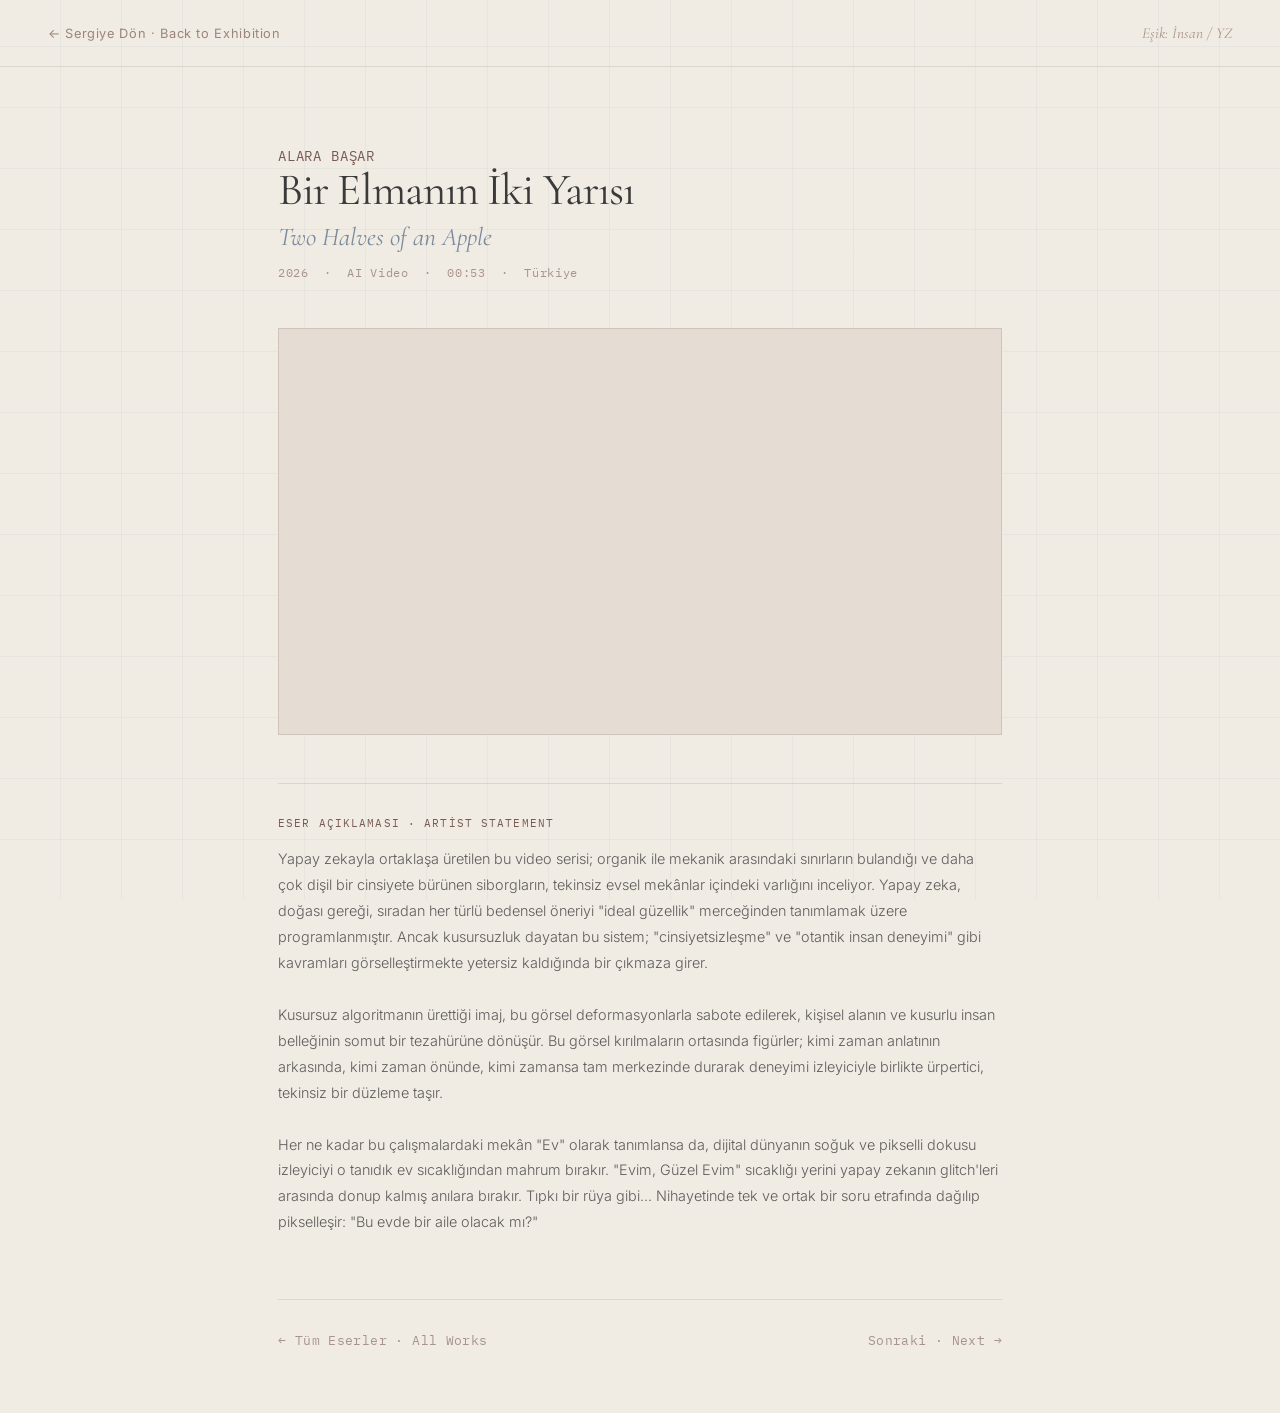
==== alara-basar.html @ eb1409c3 "Add files via upload" ====
<!DOCTYPE html>
<html lang="tr">
<head>
  <meta charset="UTF-8">
  <meta name="viewport" content="width=device-width, initial-scale=1.0">
  <title>Alara Başar — Eşik: İnsan / YZ</title>
  <link rel="stylesheet" href="style.css">
</head>
<body>
  <nav>
    <a href="index.html" class="geri">← Sergiye Dön · Back to Exhibition</a>
    <span class="nav-baslik">Eşik: İnsan / YZ</span>
  </nav>
  <div class="icerik">
    <div class="sanatci-adi">Alara Başar</div>
    <div class="eser-baslik-tr">Bir Elmanın İki Yarısı</div>
    <div class="eser-baslik-en">Two Halves of an Apple</div>
    <div class="eser-meta">2026 &nbsp;·&nbsp; AI Video &nbsp;·&nbsp; 00:53 &nbsp;·&nbsp; Türkiye</div>

    <div class="video-alan">
      <iframe src="https://www.youtube.com/embed/X8G9zkyyU70" allowfullscreen></iframe>
    </div>

    <div class="aciklama-bolum">
      <div class="bolum-etiket">Eser Açıklaması · Artist Statement</div>
      <p class="aciklama-metin">
        Yapay zekayla ortaklaşa üretilen bu video serisi; organik ile mekanik arasındaki sınırların bulandığı ve daha çok dişil bir cinsiyete bürünen siborgların, tekinsiz evsel mekânlar içindeki varlığını inceliyor. Yapay zeka, doğası gereği, sıradan her türlü bedensel öneriyi "ideal güzellik" merceğinden tanımlamak üzere programlanmıştır. Ancak kusursuzluk dayatan bu sistem; "cinsiyetsizleşme" ve "otantik insan deneyimi" gibi kavramları görselleştirmekte yetersiz kaldığında bir çıkmaza girer.
        <br><br>
        Kusursuz algoritmanın ürettiği imaj, bu görsel deformasyonlarla sabote edilerek, kişisel alanın ve kusurlu insan belleğinin somut bir tezahürüne dönüşür. Bu görsel kırılmaların ortasında figürler; kimi zaman anlatının arkasında, kimi zaman önünde, kimi zamansa tam merkezinde durarak deneyimi izleyiciyle birlikte ürpertici, tekinsiz bir düzleme taşır.
        <br><br>
        Her ne kadar bu çalışmalardaki mekân "Ev" olarak tanımlansa da, dijital dünyanın soğuk ve pikselli dokusu izleyiciyi o tanıdık ev sıcaklığından mahrum bırakır. "Evim, Güzel Evim" sıcaklığı yerini yapay zekanın glitch'leri arasında donup kalmış anılara bırakır. Tıpkı bir rüya gibi... Nihayetinde tek ve ortak bir soru etrafında dağılıp pikselleşir: "Bu evde bir aile olacak mı?"
      </p>
    </div>

    <div class="eser-nav">
      <a href="index.html">← Tüm Eserler · All Works</a>
      <a href="gulten-dursun.html">Sonraki · Next →</a>
    </div>
  </div>
</body>
</html>
---- style.css ----
@import url('https://fonts.googleapis.com/css2?family=Cormorant+Garamond:ital,wght@0,300;0,400;1,300;1,400&family=IBM+Plex+Mono:wght@300;400&family=Inter:wght@300;400&display=swap');

*, *::before, *::after { box-sizing: border-box; margin: 0; padding: 0; }

:root {
  --bordo: #785B53;
  --kömür: #3A3A3A;
  --gri-mavi: #7A8B9C;
  --krem: #F0EBE3;
  --krem-koyu: #E5DDD4;
}

html, body {
  width: 100%;
  min-height: 100vh;
  background-color: var(--krem);
  color: var(--kömür);
  font-family: 'Inter', sans-serif;
}

body::before {
  content: '';
  position: fixed;
  inset: 0;
  background-image:
    repeating-linear-gradient(0deg, transparent, transparent 60px, rgba(122,139,156,0.07) 60px, rgba(122,139,156,0.07) 61px),
    repeating-linear-gradient(90deg, transparent, transparent 60px, rgba(122,139,156,0.07) 60px, rgba(122,139,156,0.07) 61px);
  pointer-events: none;
  z-index: 0;
}

/* NAV */
nav {
  position: relative;
  z-index: 10;
  padding: 1.5rem 3rem;
  display: flex;
  justify-content: space-between;
  align-items: center;
  border-bottom: 1px solid rgba(120,91,83,0.15);
}

.geri {
  font-size: 0.8rem;
  color: var(--bordo);
  text-decoration: none;
  letter-spacing: 0.05em;
  opacity: 0.7;
  transition: opacity 0.2s;
}
.geri:hover { opacity: 1; }

.nav-baslik {
  font-family: 'Cormorant Garamond', serif;
  font-size: 0.95rem;
  color: var(--bordo);
  font-style: italic;
  opacity: 0.6;
}

/* İÇERİK */
.icerik {
  position: relative;
  z-index: 10;
  max-width: 820px;
  margin: 0 auto;
  padding: 4rem 3rem;
}

.eser-baslik-tr {
  font-family: 'Cormorant Garamond', serif;
  font-size: clamp(1.6rem, 3.5vw, 2.8rem);
  color: var(--kömür);
  line-height: 1.15;
  letter-spacing: -0.02em;
}

.eser-baslik-en {
  font-family: 'Cormorant Garamond', serif;
  font-size: clamp(1rem, 2vw, 1.6rem);
  color: var(--gri-mavi);
  font-style: italic;
  margin-top: 0.3rem;
}

.eser-meta {
  margin-top: 0.8rem;
  font-size: 0.72rem;
  color: var(--bordo);
  opacity: 0.6;
  letter-spacing: 0.06em;
  font-family: 'IBM Plex Mono', monospace;
}

.sanatci-adi {
  margin-top: 1rem;
  font-size: 0.85rem;
  font-weight: 400;
  color: var(--bordo);
  letter-spacing: 0.06em;
  text-transform: uppercase;
  font-family: 'IBM Plex Mono', monospace;
}

/* VİDEO */
.video-alan {
  margin-top: 3rem;
  width: 100%;
  aspect-ratio: 16/9;
  background: var(--krem-koyu);
  border: 1px solid rgba(120,91,83,0.2);
  overflow: hidden;
}

.video-alan iframe {
  width: 100%;
  height: 100%;
  border: none;
}

/* DİJİTAL GÖRÜNTÜ */
.goruntu-alan {
  margin-top: 3rem;
  width: 100%;
  border: 1px solid rgba(120,91,83,0.2);
  overflow: hidden;
}

.goruntu-alan img {
  width: 100%;
  height: auto;
  display: block;
}

.goruntu-placeholder {
  width: 100%;
  aspect-ratio: 2/1;
  background: var(--krem-koyu);
  display: flex;
  align-items: center;
  justify-content: center;
  font-family: 'IBM Plex Mono', monospace;
  font-size: 0.75rem;
  color: var(--bordo);
  opacity: 0.4;
  letter-spacing: 0.05em;
}

/* ESER AÇIKLAMASI */
.aciklama-bolum {
  margin-top: 3rem;
  padding-top: 2rem;
  border-top: 1px solid rgba(120,91,83,0.15);
}

.bolum-etiket {
  font-size: 0.7rem;
  font-weight: 400;
  color: var(--bordo);
  letter-spacing: 0.1em;
  text-transform: uppercase;
  margin-bottom: 1rem;
  font-family: 'IBM Plex Mono', monospace;
}

.aciklama-metin {
  font-size: 0.9rem;
  line-height: 1.8;
  color: var(--kömür);
  opacity: 0.8;
  font-weight: 300;
}

/* YZ ROLÜ */
.yz-bolum {
  margin-top: 2.5rem;
  padding-top: 2rem;
  border-top: 1px solid rgba(120,91,83,0.15);
}

/* NAVİGASYON */
.eser-nav {
  margin-top: 4rem;
  padding-top: 2rem;
  border-top: 1px solid rgba(120,91,83,0.15);
  display: flex;
  justify-content: space-between;
}

.eser-nav a {
  font-size: 0.8rem;
  color: var(--bordo);
  text-decoration: none;
  opacity: 0.6;
  transition: opacity 0.2s;
  font-family: 'IBM Plex Mono', monospace;
  letter-spacing: 0.03em;
}
.eser-nav a:hover { opacity: 1; }

@media (max-width: 600px) {
  nav { padding: 1.2rem 1.5rem; }
  .icerik { padding: 2.5rem 1.5rem; }
}
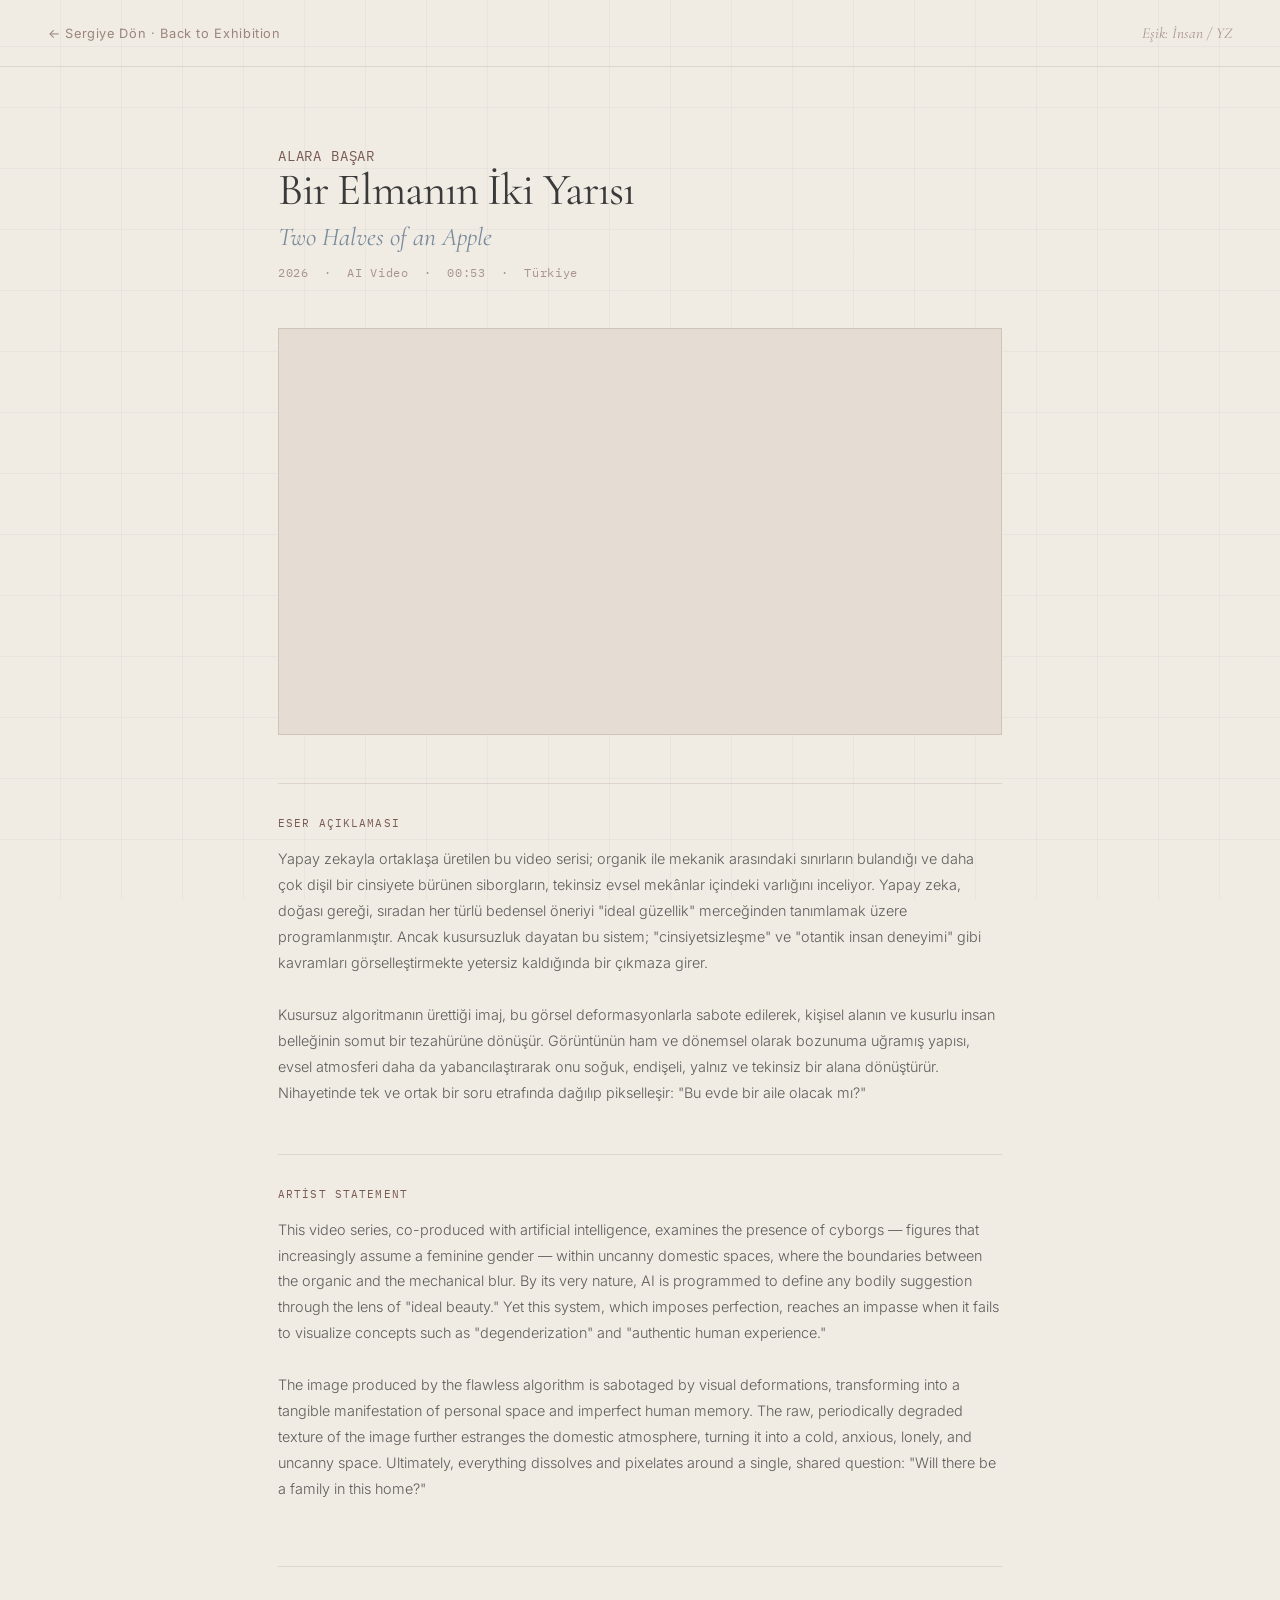
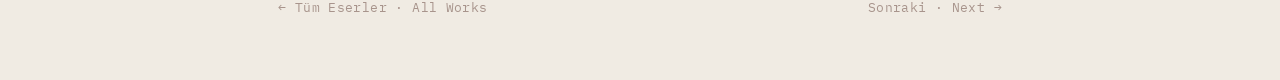
==== commit b5500ec3: "Add files via upload" ====
--- a/alara-basar.html
+++ b/alara-basar.html
@@ -22,13 +22,20 @@
     </div>
 
     <div class="aciklama-bolum">
-      <div class="bolum-etiket">Eser Açıklaması · Artist Statement</div>
+      <div class="bolum-etiket">Eser Açıklaması</div>
       <p class="aciklama-metin">
         Yapay zekayla ortaklaşa üretilen bu video serisi; organik ile mekanik arasındaki sınırların bulandığı ve daha çok dişil bir cinsiyete bürünen siborgların, tekinsiz evsel mekânlar içindeki varlığını inceliyor. Yapay zeka, doğası gereği, sıradan her türlü bedensel öneriyi "ideal güzellik" merceğinden tanımlamak üzere programlanmıştır. Ancak kusursuzluk dayatan bu sistem; "cinsiyetsizleşme" ve "otantik insan deneyimi" gibi kavramları görselleştirmekte yetersiz kaldığında bir çıkmaza girer.
         <br><br>
-        Kusursuz algoritmanın ürettiği imaj, bu görsel deformasyonlarla sabote edilerek, kişisel alanın ve kusurlu insan belleğinin somut bir tezahürüne dönüşür. Bu görsel kırılmaların ortasında figürler; kimi zaman anlatının arkasında, kimi zaman önünde, kimi zamansa tam merkezinde durarak deneyimi izleyiciyle birlikte ürpertici, tekinsiz bir düzleme taşır.
+        Kusursuz algoritmanın ürettiği imaj, bu görsel deformasyonlarla sabote edilerek, kişisel alanın ve kusurlu insan belleğinin somut bir tezahürüne dönüşür. Görüntünün ham ve dönemsel olarak bozunuma uğramış yapısı, evsel atmosferi daha da yabancılaştırarak onu soğuk, endişeli, yalnız ve tekinsiz bir alana dönüştürür. Nihayetinde tek ve ortak bir soru etrafında dağılıp pikselleşir: "Bu evde bir aile olacak mı?"
+      </p>
+    </div>
+
+    <div class="aciklama-bolum">
+      <div class="bolum-etiket">Artist Statement</div>
+      <p class="aciklama-metin">
+        This video series, co-produced with artificial intelligence, examines the presence of cyborgs — figures that increasingly assume a feminine gender — within uncanny domestic spaces, where the boundaries between the organic and the mechanical blur. By its very nature, AI is programmed to define any bodily suggestion through the lens of "ideal beauty." Yet this system, which imposes perfection, reaches an impasse when it fails to visualize concepts such as "degenderization" and "authentic human experience."
         <br><br>
-        Her ne kadar bu çalışmalardaki mekân "Ev" olarak tanımlansa da, dijital dünyanın soğuk ve pikselli dokusu izleyiciyi o tanıdık ev sıcaklığından mahrum bırakır. "Evim, Güzel Evim" sıcaklığı yerini yapay zekanın glitch'leri arasında donup kalmış anılara bırakır. Tıpkı bir rüya gibi... Nihayetinde tek ve ortak bir soru etrafında dağılıp pikselleşir: "Bu evde bir aile olacak mı?"
+        The image produced by the flawless algorithm is sabotaged by visual deformations, transforming into a tangible manifestation of personal space and imperfect human memory. The raw, periodically degraded texture of the image further estranges the domestic atmosphere, turning it into a cold, anxious, lonely, and uncanny space. Ultimately, everything dissolves and pixelates around a single, shared question: "Will there be a family in this home?"
       </p>
     </div>
 
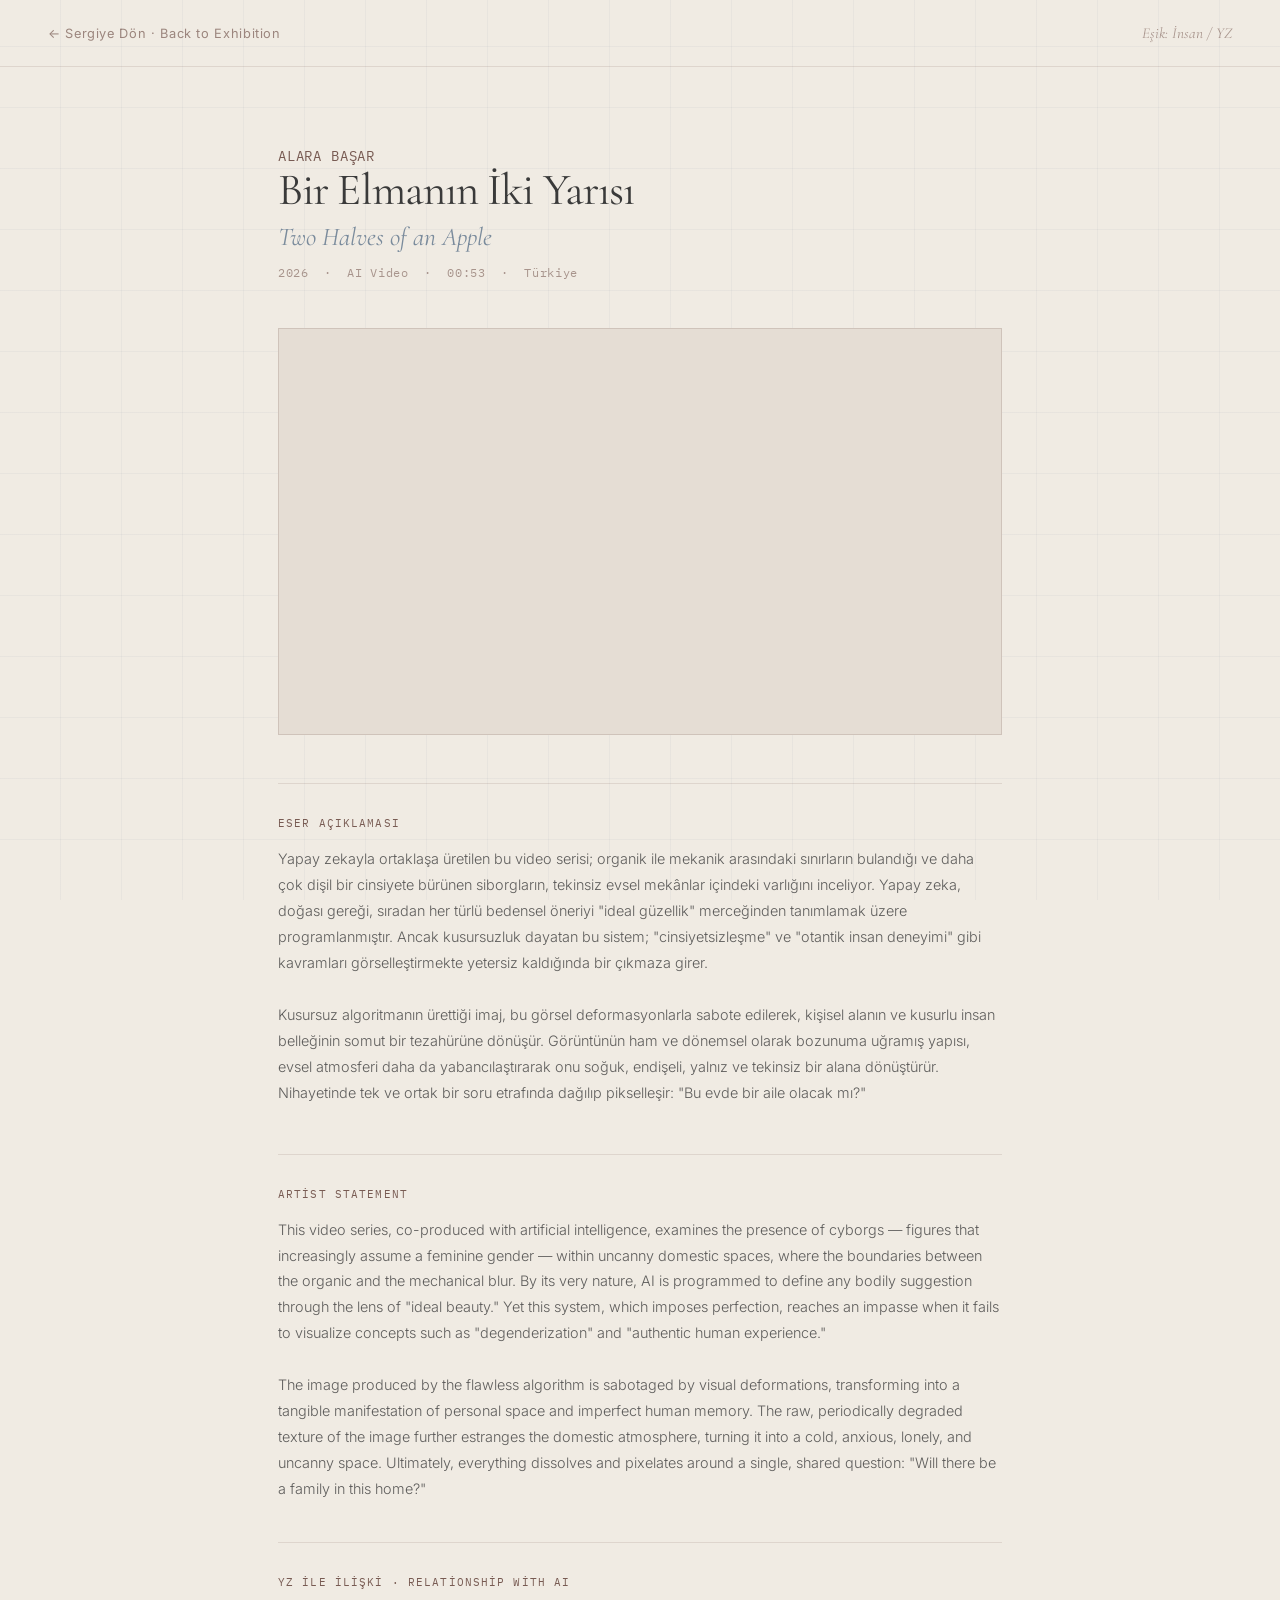
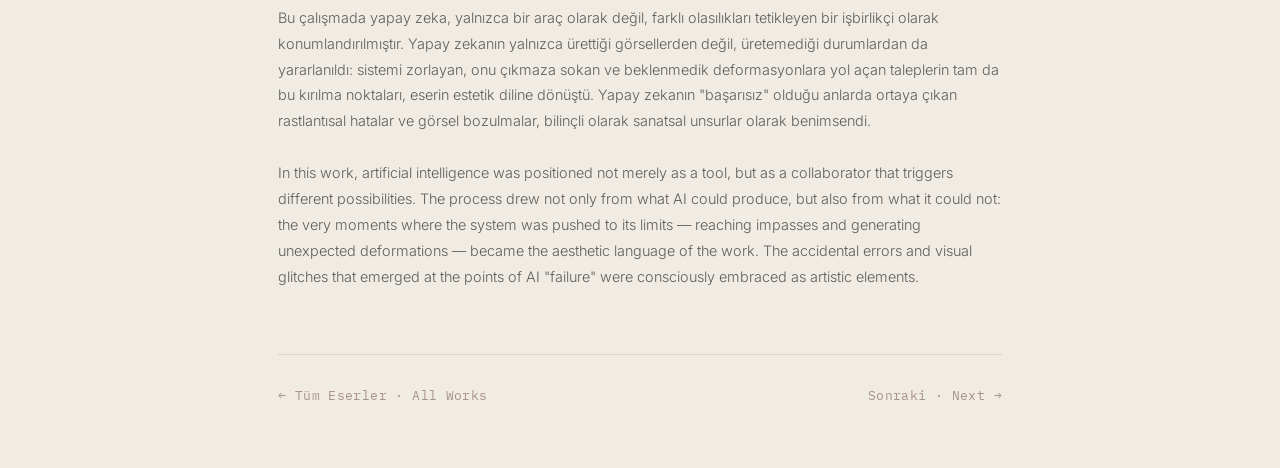
==== commit a29d0eb4: "Add files via upload" ====
--- a/alara-basar.html
+++ b/alara-basar.html
@@ -39,6 +39,15 @@
       </p>
     </div>
 
+    <div class="aciklama-bolum yz-bolum">
+      <div class="bolum-etiket">YZ ile İlişki · Relationship with AI</div>
+      <p class="aciklama-metin">
+        Bu çalışmada yapay zeka, yalnızca bir araç olarak değil, farklı olasılıkları tetikleyen bir işbirlikçi olarak konumlandırılmıştır. Yapay zekanın yalnızca ürettiği görsellerden değil, üretemediği durumlardan da yararlanıldı: sistemi zorlayan, onu çıkmaza sokan ve beklenmedik deformasyonlara yol açan taleplerin tam da bu kırılma noktaları, eserin estetik diline dönüştü. Yapay zekanın "başarısız" olduğu anlarda ortaya çıkan rastlantısal hatalar ve görsel bozulmalar, bilinçli olarak sanatsal unsurlar olarak benimsendi.
+        <br><br>
+        In this work, artificial intelligence was positioned not merely as a tool, but as a collaborator that triggers different possibilities. The process drew not only from what AI could produce, but also from what it could not: the very moments where the system was pushed to its limits — reaching impasses and generating unexpected deformations — became the aesthetic language of the work. The accidental errors and visual glitches that emerged at the points of AI "failure" were consciously embraced as artistic elements.
+      </p>
+    </div>
+
     <div class="eser-nav">
       <a href="index.html">← Tüm Eserler · All Works</a>
       <a href="gulten-dursun.html">Sonraki · Next →</a>
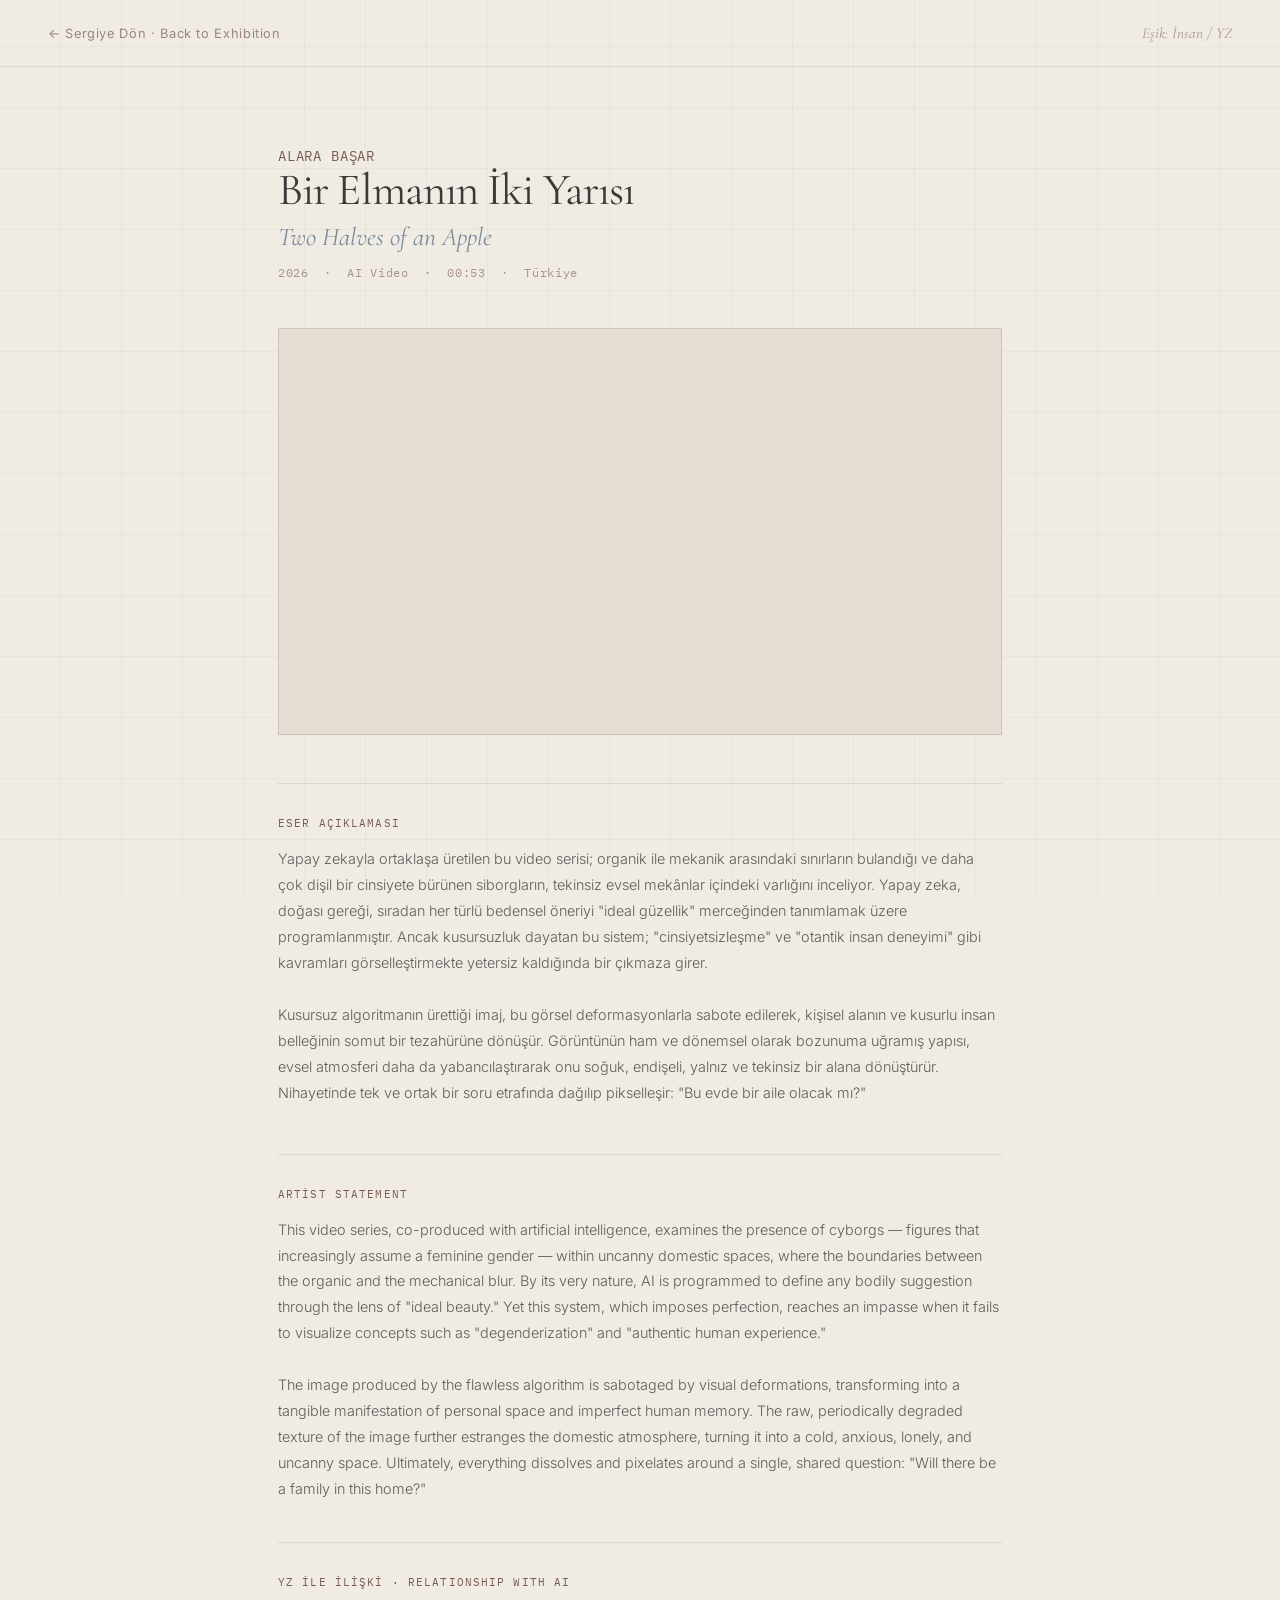
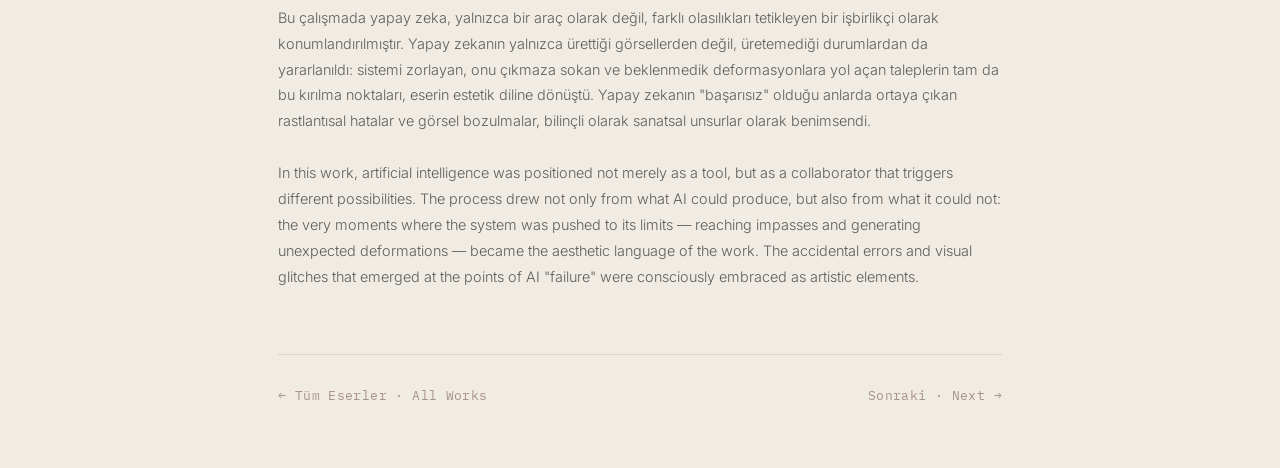
==== commit e6135c23: "Add files via upload" ====
--- a/alara-basar.html
+++ b/alara-basar.html
@@ -40,7 +40,7 @@
     </div>
 
     <div class="aciklama-bolum yz-bolum">
-      <div class="bolum-etiket">YZ ile İlişki · Relationship with AI</div>
+      <div class="bolum-etiket" style="text-transform:none">YZ İLE İLİŞKİ · RELATIONSHIP WITH AI</div>
       <p class="aciklama-metin">
         Bu çalışmada yapay zeka, yalnızca bir araç olarak değil, farklı olasılıkları tetikleyen bir işbirlikçi olarak konumlandırılmıştır. Yapay zekanın yalnızca ürettiği görsellerden değil, üretemediği durumlardan da yararlanıldı: sistemi zorlayan, onu çıkmaza sokan ve beklenmedik deformasyonlara yol açan taleplerin tam da bu kırılma noktaları, eserin estetik diline dönüştü. Yapay zekanın "başarısız" olduğu anlarda ortaya çıkan rastlantısal hatalar ve görsel bozulmalar, bilinçli olarak sanatsal unsurlar olarak benimsendi.
         <br><br>
